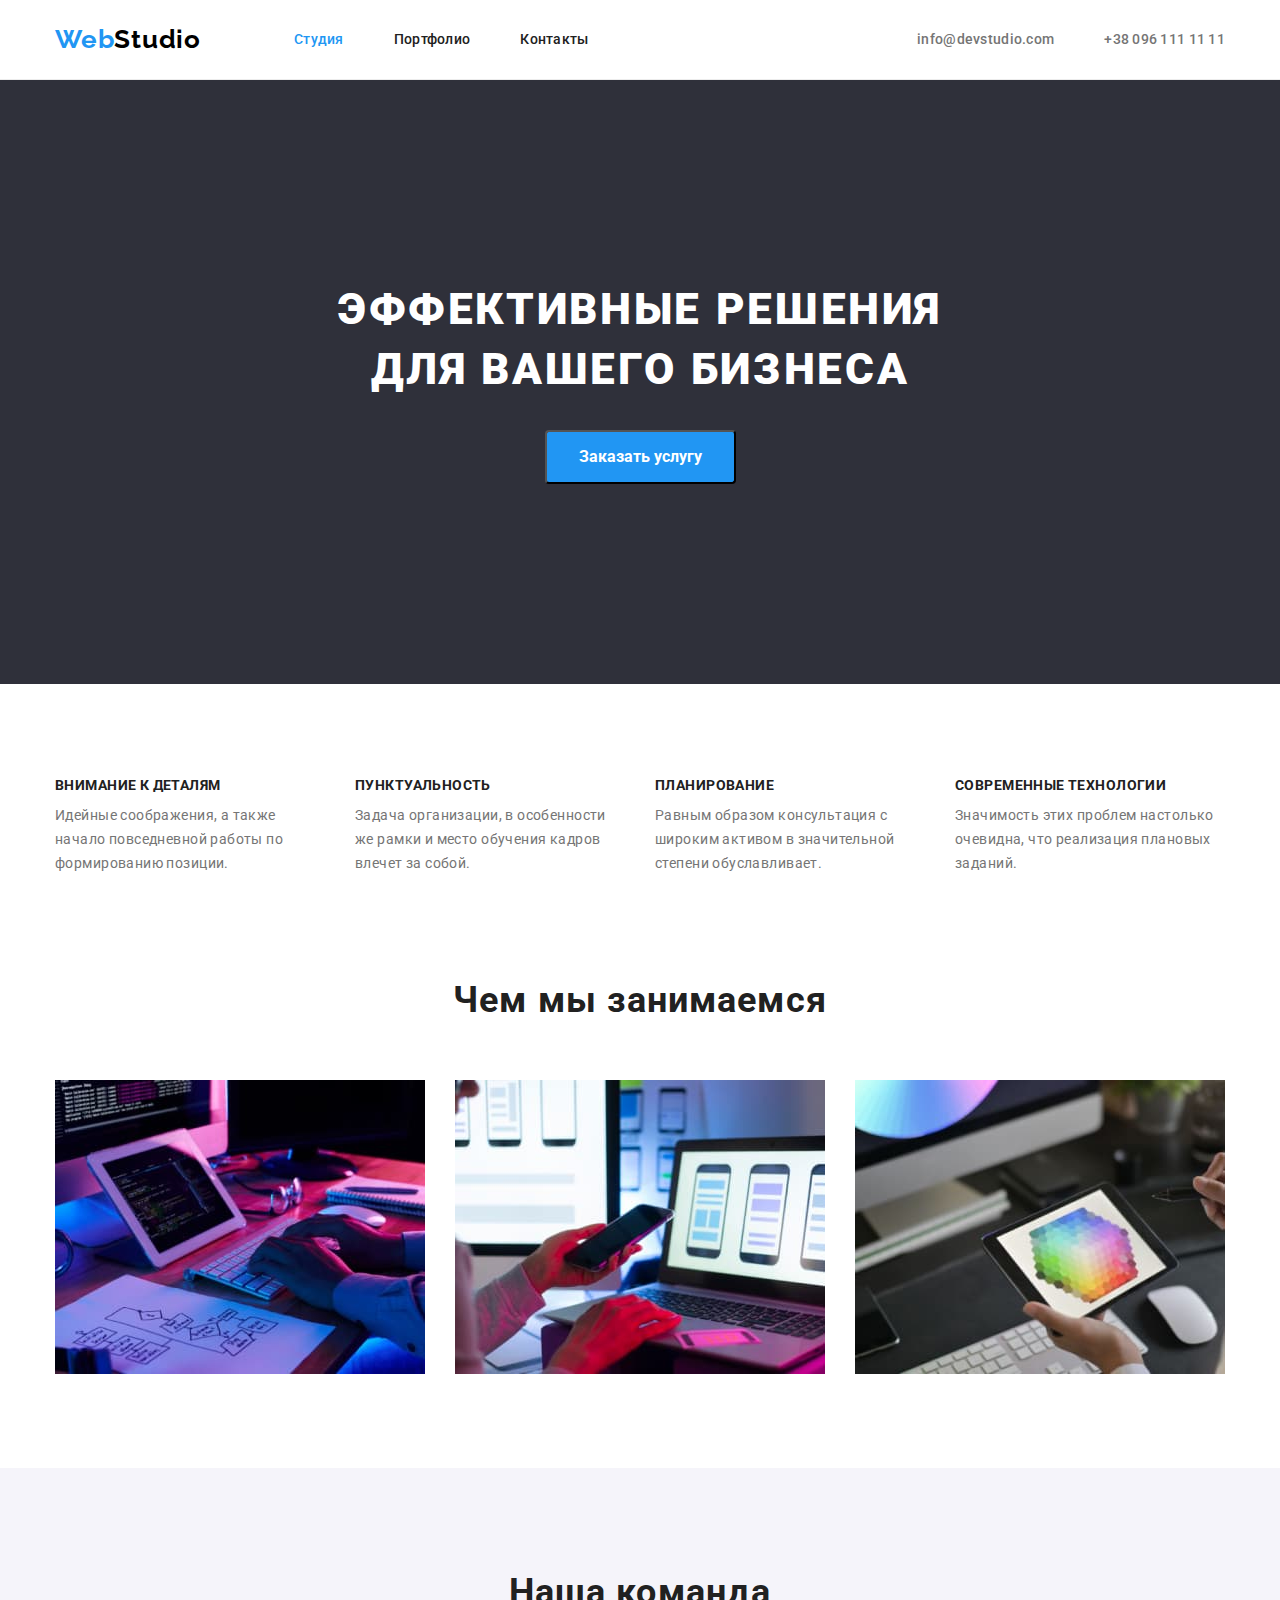
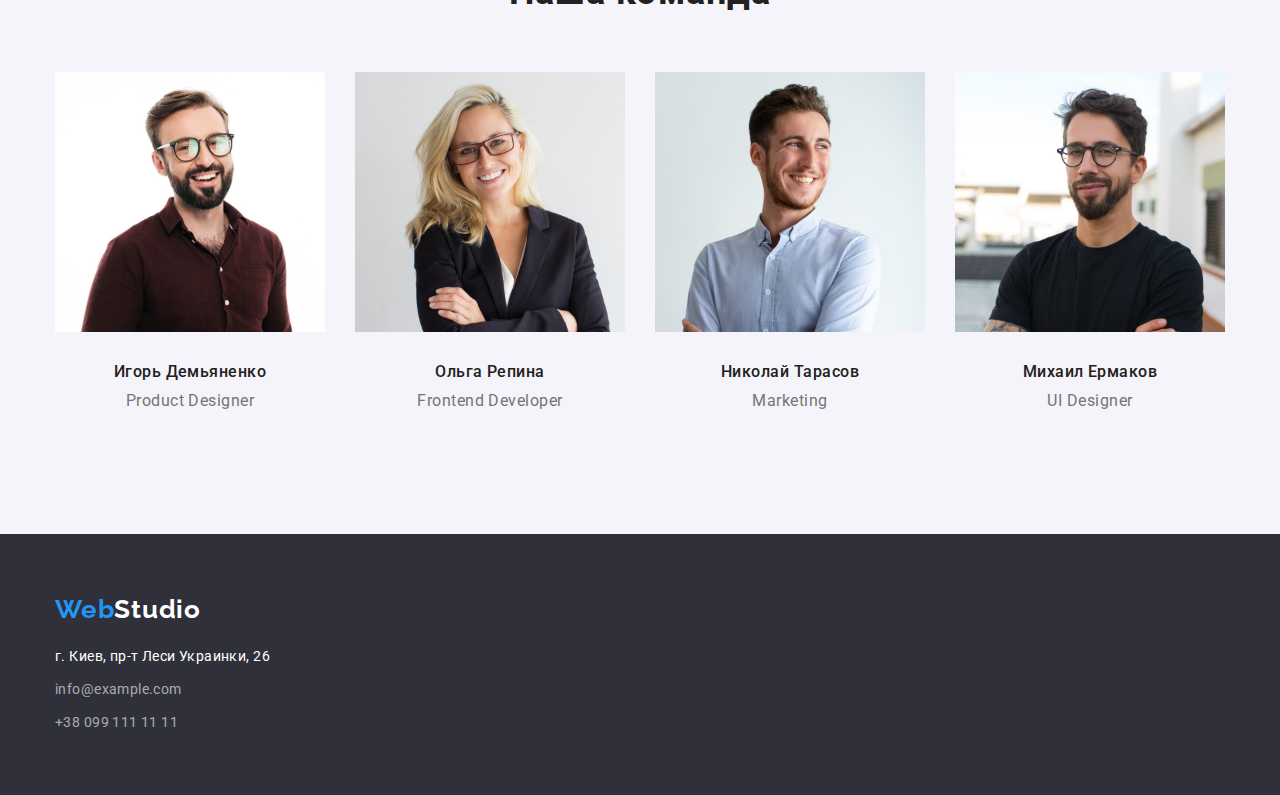
==== index.html @ 75df3042 "Osnovne" ====
<!DOCTYPE html>

<html lang="ru">
	<head>
		<meta charset="UTF-8" />
		<meta http-equiv="X-UA-Compatible" content="IE=edge" />
		<meta name="viewport" content="width=device-width, initial-scale=1.0" />
		<title>Document</title>
		<link rel="preconnect" href="https://fonts.googleapis.com" />
		<link rel="preconnect" href="https://fonts.gstatic.com" crossorigin />
		<link
			href="https://fonts.googleapis.com/css2?family=Raleway:wght@700&family=Roboto:wght@400;500;700;900&display=swap"
			rel="stylesheet"
		/>
		<link
			rel="stylesheet"
			href="https://cdn.jsdelivr.net/npm/modern-normalize@1.1.0/modern-normalize.min.css"
		/>
		<link rel="stylesheet" href="./css/styles.css" />
	</head>
	<!-- HEADER -->
	<body>
		<header class="page-header">
			<div class="container page-header-container">
				<nav class="page-nav">
					<a class="link logo" href=""
						>Web<span class="logo-part">Studio</span></a
					>
					<ul class="menu list">
						<li class="menu-item">
							<a class="menu-link link current" href="./index.html">Студия</a>
						</li>
						<li class="menu-item">
							<a class="menu-link link" href="./portfolio.html">Портфолио</a>
						</li>
						<li class="menu-item">
							<a class="menu-link link" href="./contact.html">Контакты</a>
						</li>
					</ul>
				</nav>
				<ul class="list header-mail">
					<li class="menu-item">
						<a class="link contact" href="mailto:info@devstudio.com"
							>info@devstudio.com</a
						>
					</li>
					<li class="menu-item">
						<a class="link contact" href="tel:+380961111111"
							>+38 096 111 11 11</a
						>
					</li>
				</ul>
			</div>
		</header>
		<!-- HERO -->
		<main>
			<section class="hero-main">
				<div class="container">
					<h1 class="hero-title">Эффективные решения для вашего бизнеса</h1>
					<button class="modal-btn" type="button">Заказать услугу</button>
				</div>
			</section>
			<!-- ABOUT -->
			<section class="about">
				<div class="container">
					<h2 class="about-title" hidden>Наши преимущества</h2>
					<ul class="list about-section">
						<li class="servise-title">
							<h3 class="services">Внимание к деталям</h3>
							<p class="section-discription">
								Идейные соображения, а также начало повседневной работы по
								формированию позиции.
							</p>
						</li>
						<li class="servise-title">
							<h3 class="services">Пунктуальность</h3>
							<p class="section-discription">
								Задача организации, в особенности же рамки и место обучения
								кадров влечет за собой.
							</p>
						</li>
						<li class="servise-title">
							<h3 class="services">Планирование</h3>
							<p class="section-discription">
								Равным образом консультация с широким активом в значительной
								степени обуславливает.
							</p>
						</li>
						<li class="servise-title">
							<h3 class="services">Современные технологии</h3>
							<p class="section-discription">
								Значимость этих проблем настолько очевидна, что реализация
								плановых заданий.
							</p>
						</li>
					</ul>
				</div>
			</section>
			<!--IMAGES  -->
			<section class="section-image">
				<div class="container">
					<h2 class="subtitle second-title">Чем мы занимаемся</h2>
					<ul class="list about-section">
						<li>
							<img
								src="./images/dz1/img.jpg"
								alt="работа за компьютером"
								width="370"
								height="294"
							/>
						</li>
						<li>
							<img
								src="./images/dz1/img1.jpg"
								alt="работа за компьютером"
								width="370"
								height="294"
							/>
						</li>
						<li>
							<img
								src="./images/dz1/img2.jpg"
								alt="работа за компьютером"
								width="370"
								height="294"
							/>
						</li>
					</ul>
				</div>
			</section>
			<!-- FOTO COMMAND -->
			<section class="team">
				<div class="container">
					<h2 class="subtitle second-title">Наша команда</h2>
					<ul class="list about-section">
						<li>
							<img
								src="./images/dz1/igor-demyaninko.jpg"
								alt="Фото дизайнера"
								width="270"
								height="260"
							/>
							<div class="team-main">
								<h3 class="command-list-foto">Игорь Демьяненко</h3>
								<p class="about-list-foto" lang="en">Product Designer</p>
							</div>
						</li>
						<li>
							<img
								src="./images/dz1/olga-repina.jpg"
								alt="Фото фронтенд разработчика"
								width="270"
								height="260"
							/>
							<div class="team-main">
								<h3 class="command-list-foto">Ольга Репина</h3>
								<p class="about-list-foto" lang="en">Frontend Developer</p>
							</div>
						</li>
						<li>
							<img
								src="./images/dz1/nikolai-tarasov.jpg"
								alt="Фото маркетолога"
								width="270"
								height="260"
							/>
							<div class="team-main">
								<h3 class="command-list-foto">Николай Тарасов</h3>
								<p class="about-list-foto" lang="en">Marketing</p>
							</div>
						</li>
						<li>
							<img
								src="./images/dz1/mihail-ermakov.jpg"
								alt="Фото UI дизайнера"
								width="270"
								height="260"
							/>
							<div class="team-main">
								<h3 class="command-list-foto">Михаил Ермаков</h3>
								<p class="about-list-foto" lang="en">UI Designer</p>
							</div>
						</li>
					</ul>
				</div>
			</section>
		</main>
		<!-- FOOTER -->
		<footer class="footer">
			<div class="container">
				<a class="link foot-logo" href=""
					>Web<span class="logo-part-footer">Studio</span></a
				>
				<address class="address-footer">
					<ul class="list foot-titl">
						<li class="link-footer">
							<a
								class="link mail address-main"
								href="https://goo.gl/maps/uzGqevMkrMjdxonUA"
								target="_blank"
								rel="noopener noreferrer"
								>г. Киев, пр-т Леси Украинки, 26</a
							>
						</li>
						<li class="link-footer">
							<a class="link address-main" href="mailto:info@example.com"
								>info@example.com</a
							>
						</li>
						<li class="link-footer">
							<a class="link address-main" href="tel:+380991111111"
								>+38 099 111 11 11</a
							>
						</li>
					</ul>
				</address>
			</div>
		</footer>
	</body>
</html>
---- css/styles.css ----
h1,h2,h3,h4,p {
    margin-top: 0;
    margin-bottom: 0;
}
ul,ol {
    margin-top: 0;
    margin-bottom: 0;
    padding-left: 0;
}
img {
    display: block;
}
button{
    cursor: pointer;
}

.list {
    list-style: none;
}
.link {
    text-decoration: none;
}
.container{
    width: 1200px;
    margin-left: auto;
    margin-right: auto;
    padding-left: 15px;
    padding-right: 15px;
}
/* ==============COMPONENTS================ */

body{
    font-family: 'Roboto', sans-serif;
}
.modal-btn {
    padding-left: 32px;
    padding-right: 32px;
    padding-top: 10px;
    padding-bottom: 10px;
    font-family: inherit;
    font-weight: 700;
    font-size: 16px;
    line-height: 1.9;
    margin-bottom: 200px;
    
    margin-top: 40px;
    border-radius: 4px;
    margin: 0 auto;


    
    Offset:rgba(0, 0, 0, 0.15);
    

    color: #FFFFFF;
    background-color: #2196F3
}

.modal-btn:hover,
.modal-btn:focus{
    background-color: #188ce8;
}

.services{
        font-weight: 700;
        font-size: 14px;
        line-height: 1.14;
        letter-spacing: 0.03em;
        text-transform: uppercase;
        margin-bottom: 10px;
    
        color: #212121;
}
.subtitle {
    font-weight: 700;
    font-size: 36px;
    line-height: 1.67;
    letter-spacing: 0.03em;

    color: #212121;
}

.section-discription {
    font-size: 14px;
    line-height: 1.71;
    /* or 171% */

    letter-spacing: 0.03em;

    color: #757575;
}
.section-image{
    padding-bottom: 94px;
}

/* ===============/COMPONENTS================ */

/* ===================HEADER================ */

.page-header-container{
    display: flex;
    align-items: center;
}
.page-header{
    padding-top: 24px;
    padding-bottom: 24px;
    border-bottom: 1px solid #ECECEC

}
.page-nav{
    display: flex;
    align-items: center;
    margin-right: 93px;
}
.menu{
    display: flex;
    align-items: center;
}
.header-mail{
    display: flex;
    align-items: center;
}
.menu-item:not(:last-child)
{margin-right: 50px;
}

.logo {
    font-family: 'Raleway', sans-serif;
        font-weight: 700;
        font-size: 26px;
        line-height: 1.19;
        letter-spacing: 0.03em;
        margin-right: 93px;
        color: #2196F3;
}
.logo-part {
    color: black;
}
.current{
    color: #2196F3;
}
.menu-link {
        font-weight: 500;
        font-size: 14px;
        line-height: 1.14;
        letter-spacing: 0.02em;
    
        color: #212121;
}
.menu-link:hover,
.menu-link:focus{
    color: #2196F3;
}
.contact{
        font-weight: 500;
        font-size: 14px;
        line-height: 1.14;
        letter-spacing: 0.02em;
    
        color: #757575;
}
.contact:hover,
.contact:focus
{color: #2196F3;}

.header-mail{
    margin-left: auto;
}

/*=====================/HEADER================ */

/* ====================HERO==================== */

.hero-main{
    background: #2F303A;
        max-width: 1600px;
        border-radius: 0px;
        margin: 0 auto;
        text-align: center;
        padding-top: 200px;
        padding-bottom: 200px  
       
}
.hero-btn{
    display: flex;
    justify-content: center;
    align-items: center;
}
.hero-title {
    width: 696px;
    font-weight: 900;
    font-size: 44px;
    line-height: 1.36;
    /* or 136% */
    text-align: center;
    margin: 0 auto;
    margin-bottom: 30px;
   
    letter-spacing: 0.06em;
    text-transform: uppercase;

    color: #FFFFFF;
    background: #2F303A;
}
/* ====================/HERO=============== */

/* ============ABOUT============ */
.about-section{
    display: flex;
    justify-content: space-between;
    flex-wrap: wrap;
}
.about{
    padding-bottom: 94px;
    padding-top: 94px;
}
.servise-title{
    width: 270px;
}
/*===========/ABOUT=========== */

/* ============Images============== */

.second-title{
    margin-bottom: 50px;
    text-align: center;
}
/* =============/Images========== */

/* =========FOTO COMAND========= */
.command-list-foto{
        font-weight: 500;
        font-size: 16px;
        line-height: 1.19;
        /* identical to box height */
        margin-bottom: 10px;
    
        text-align: center;
        letter-spacing: 0.03em;
    
        color: #212121;
}
.command-list{
    background: #F5F4FA;
    Width: 1600px;
    Height: 648px; 
    Top: 1449px;

}
.about-list-foto{
        font-size: 16px;
        line-height: 1.19;

        letter-spacing: 0.03em;
        text-align: center;
    
        color: #757575;
}
.team{
    background-color: #F5F4FA;
    padding-bottom: 94px;
    padding-top: 94px;
}
.team-main{
    padding-top: 30px;
    padding-bottom: 30px;
}
/* ==========FOOTER================== */
.footer{
    background: #2F303A;
    padding-top: 60px;
    padding-bottom: 60px;
    
}
.foot-logo{
    font-family: 'Raleway', sans-serif;
        font-weight: 700;
        font-size: 26px;
        line-height: 1.19;
        letter-spacing: 0.03em;
        color: #2196F3;
        margin-bottom: 20px;
}
.link-footer:not(:last-child){
    margin-bottom: 9px;
}
.address-footer{
    font-style: normal;
    margin-top: 20px;

}
 .logo-part-footer{
    color: #FFFFFF;
}
.address-main{
    font-size: 14px;
    line-height: 1.71;
    /* or 171% */

    letter-spacing: 0.03em;

    color: rgba(255, 255, 255, 0.6);
}
.mail {
    color: #FFFFFF;
}
.address-main:hover,
.address-main:focus {
    color: #2196F3;
}
   
/* ===========2PAGE=========== */
.modal-btn-white{
    font-family: inherit;
        border: none;
        cursor: pointer;
        font-weight: 500;
        font-size: 16px;
        line-height: 1,63;
        padding-top: 6px;
        padding-bottom: 6px;
        padding-left: 22px;
        padding-right: 22px;
        /* identical to box height, or 162% */

    
        letter-spacing: 0.03em;
    
        color: #212121;
        background: #F5F4FA;
}

.modal-btn-white:hover,
.modal-btn-white:focus{
    color: #FFFFFF;
    background: #2196F3;
}
.second-section{
    display: flex;
    align-items: center;
    justify-content: center;
    margin-bottom: 50px;
}
       
.works{
    line-height: 1.9;
    /* identical to box height, or 188% */

    letter-spacing: 0.03em;

    color: #757575;}

.projects{
        font-weight: 700;
        font-size: 18px;
        line-height: 2;
        margin-bottom: 4px;
        /* identical to box height, or 200% */
    
        letter-spacing: 0.06em;
    
        color: #212121;
}
.btn-portfolio:not(:last-child){
    margin-right: 8px;
}
.current {
    color: #2196F3;
}
.portfolio-main{
    margin-bottom: 94px;
}
.card{ 
    display: flex;
    justify-content: space-between;
    flex-wrap: wrap;

}
.our-works{
    padding-left: 24px;
    padding-top: 20px;
    padding-bottom: 20px;
    padding-right: 24px;
    border: 1px solid #EEEEEE;
    border-top: none;
  
}
.one-section{
    padding-top: 94px;
    padding-bottom: 94px;
}
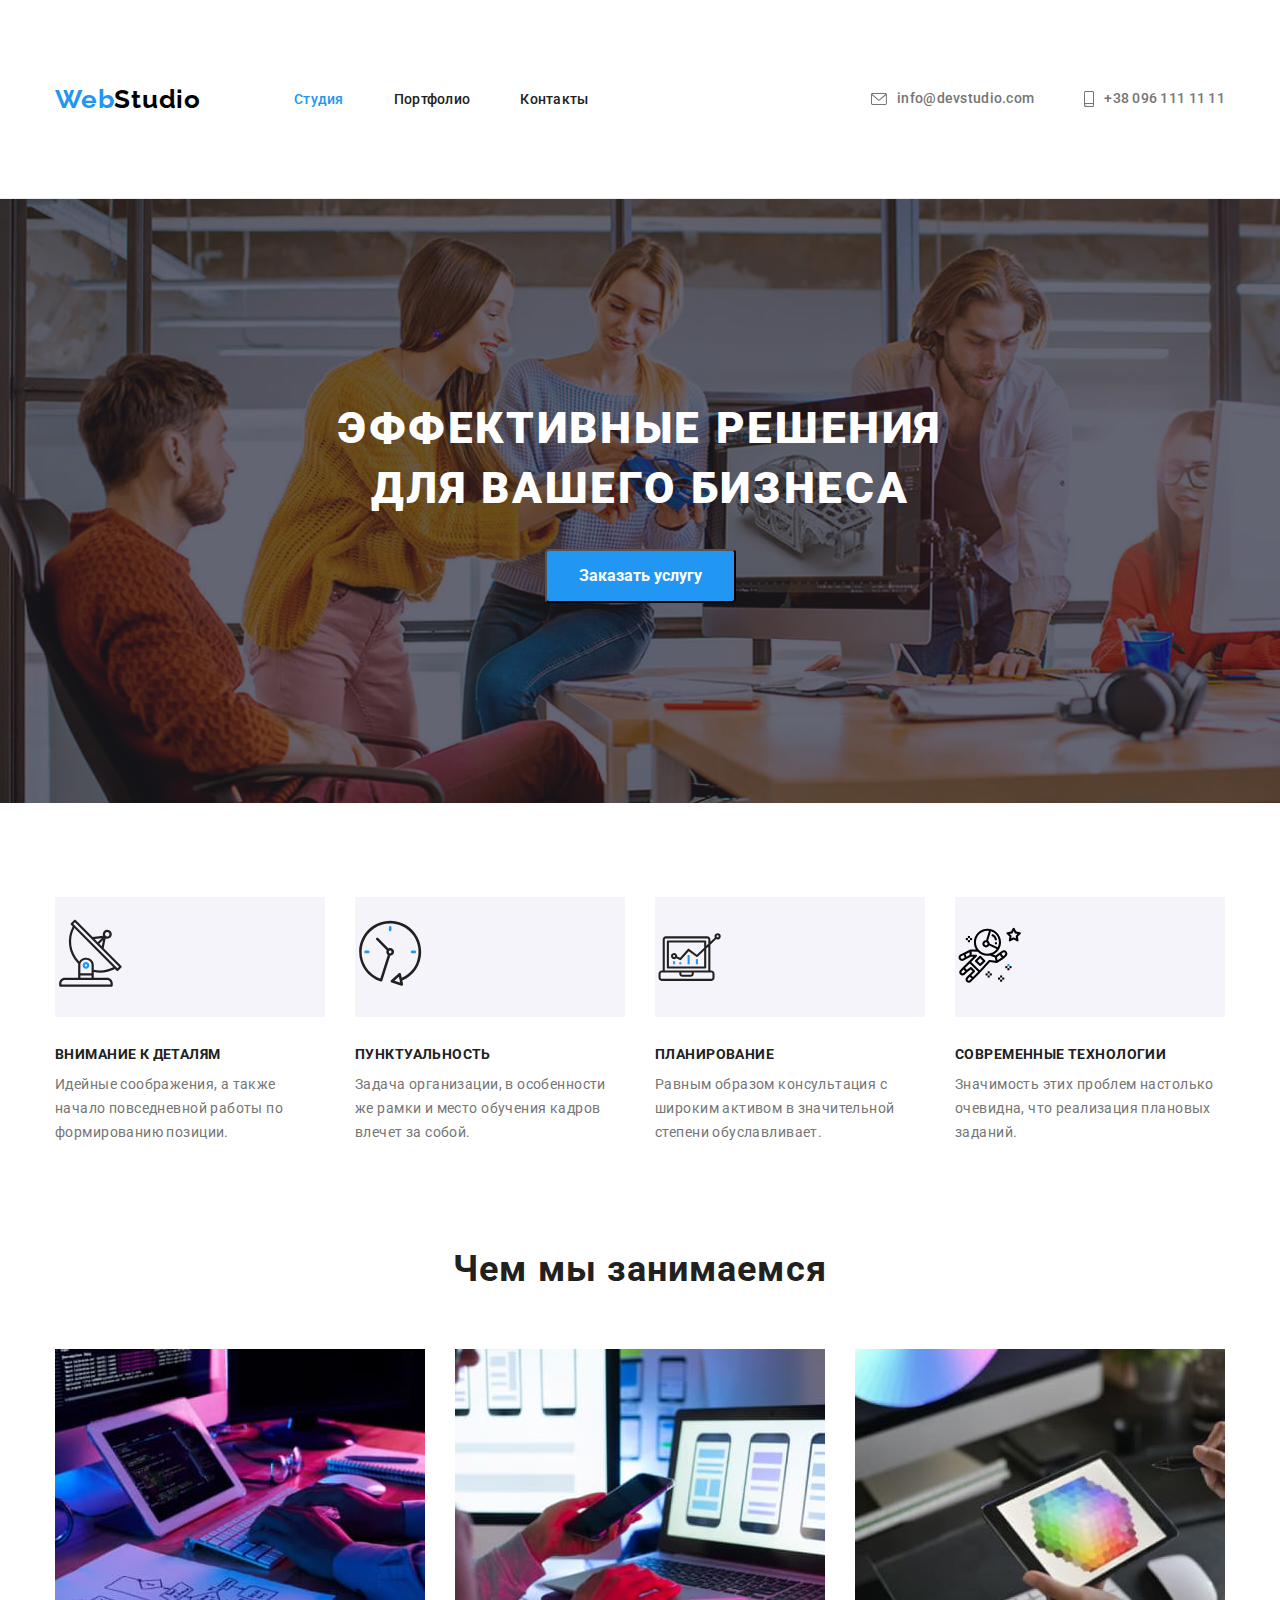
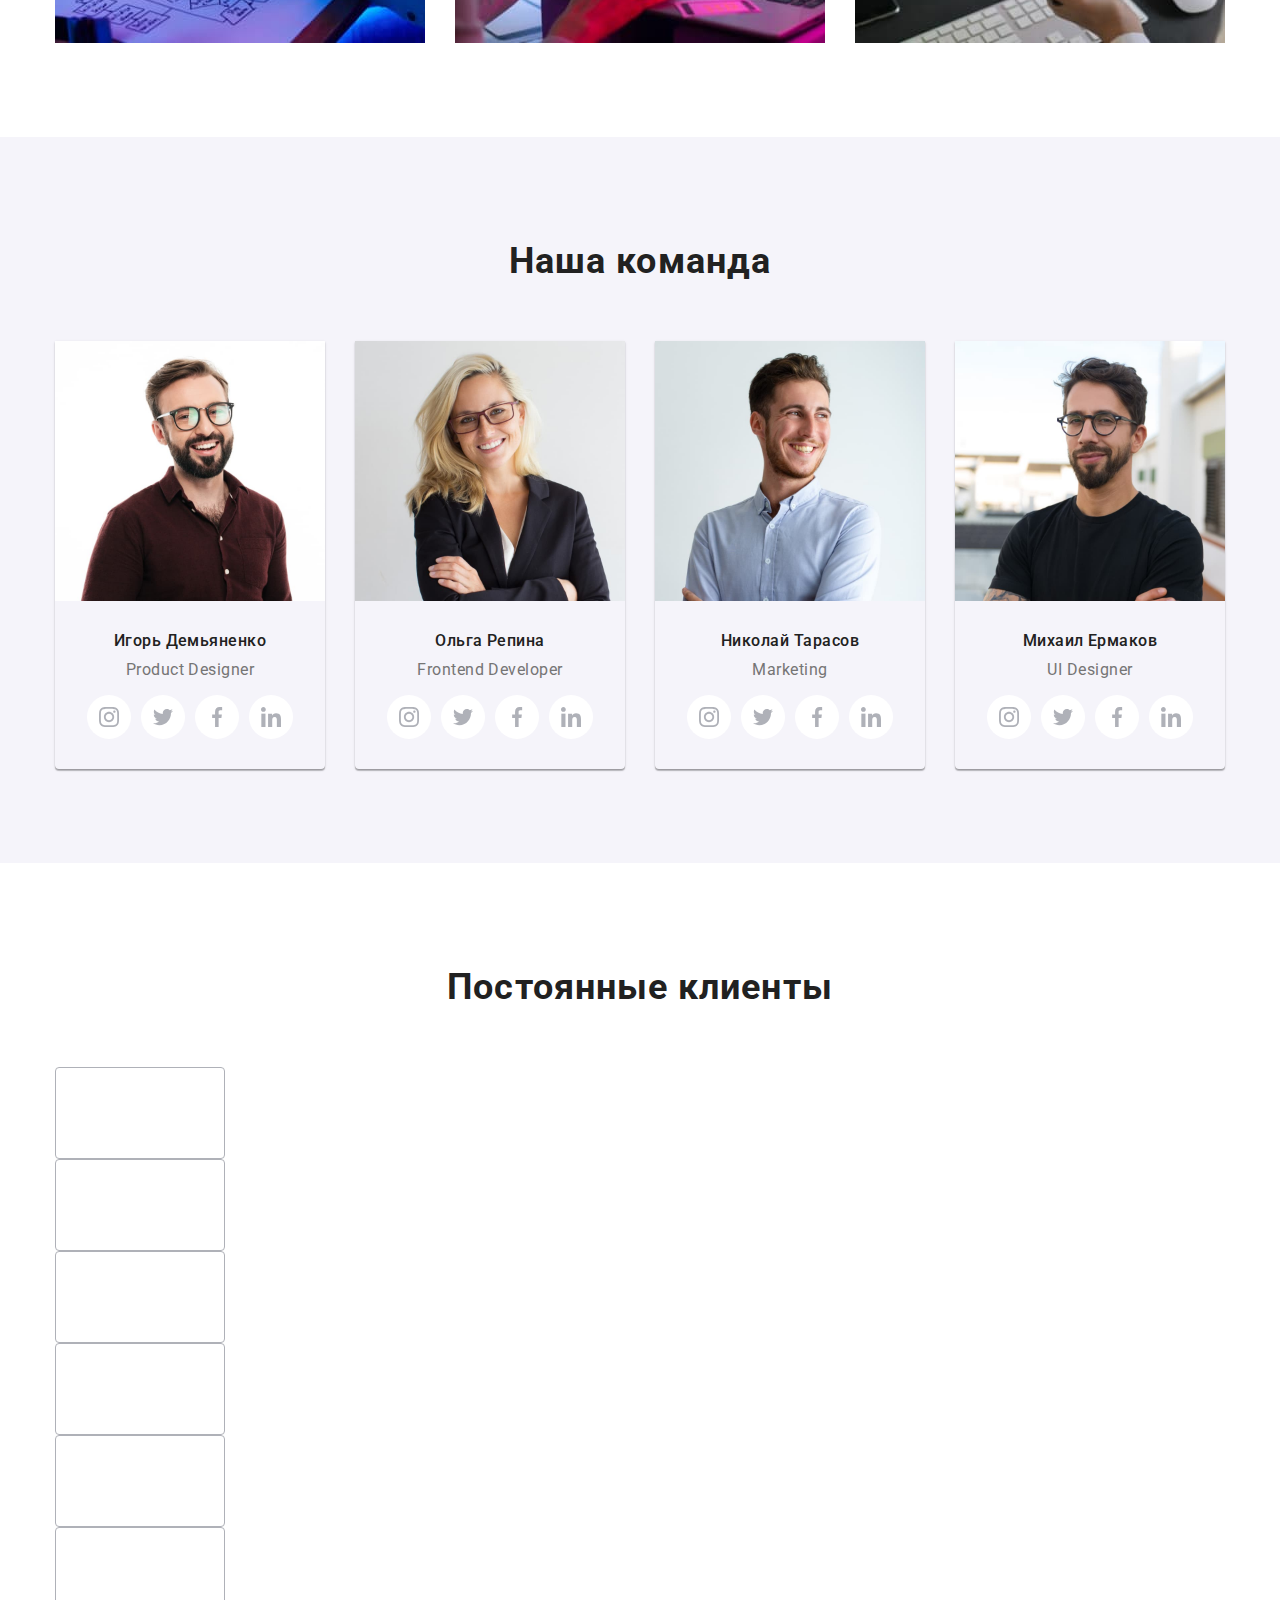
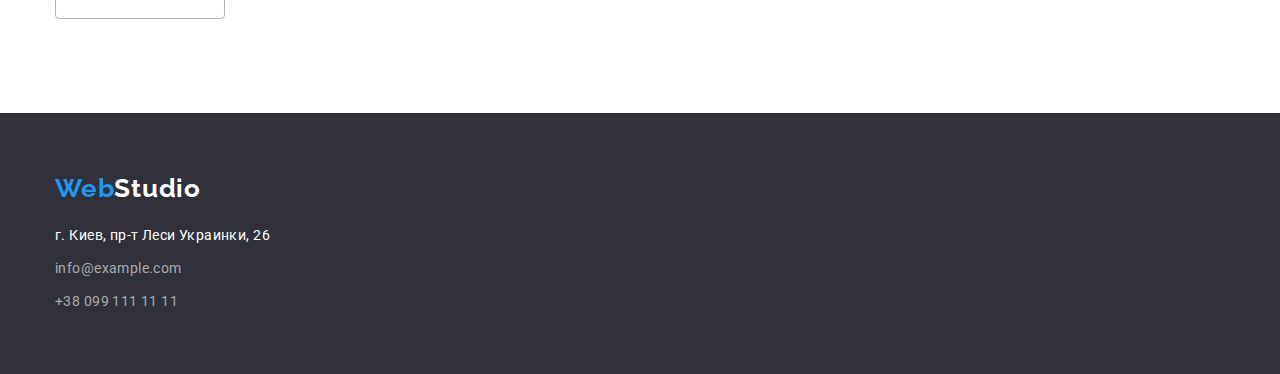
==== commit 64e7efb2: "Commit 2" ====
--- a/index.html
+++ b/index.html
@@ -41,13 +41,20 @@
 				<ul class="list header-mail">
 					<li class="menu-item">
 						<a class="link contact" href="mailto:info@devstudio.com"
-							>info@devstudio.com</a
-						>
+							>info@devstudio.com
+							<svg class="contact-header" width="16" hight="12">
+								<use href="./images/sprite.svg#icon-envelope"></use>
+							</svg>
+						</a>
 					</li>
 					<li class="menu-item">
+						</svg>
 						<a class="link contact" href="tel:+380961111111"
-							>+38 096 111 11 11</a
-						>
+							>+38 096 111 11 11
+							<svg class="contact-header" width="10" hight="16">
+							   <use href="./images/sprite.svg#icon-smartphone"></use>
+							</svg>
+						</a>
 					</li>
 				</ul>
 			</div>
@@ -66,6 +73,15 @@
 					<h2 class="about-title" hidden>Наши преимущества</h2>
 					<ul class="list about-section">
 						<li class="servise-title">
+							<div class="our-advantage">
+								<svg class="advantage-icon">
+									<use
+										href="./images/sprite.svg#icon-antenna"
+										width="70"
+										hight="70"
+									></use>
+								</svg>
+							</div>
 							<h3 class="services">Внимание к деталям</h3>
 							<p class="section-discription">
 								Идейные соображения, а также начало повседневной работы по
@@ -73,6 +89,15 @@
 							</p>
 						</li>
 						<li class="servise-title">
+							<div class="our-advantage">
+								<svg class="advantage-icon">
+									<use
+										href="./images/sprite.svg#icon-clock"
+										width="70"
+										hight="70"
+									></use>
+								</svg>
+							</div>
 							<h3 class="services">Пунктуальность</h3>
 							<p class="section-discription">
 								Задача организации, в особенности же рамки и место обучения
@@ -80,6 +105,15 @@
 							</p>
 						</li>
 						<li class="servise-title">
+							<div class="our-advantage">
+								<svg class="advantage-icon">
+									<use
+										href="./images/sprite.svg#icon-diagram"
+										width="70"
+										hight="70"
+									></use>
+								</svg>
+							</div>
 							<h3 class="services">Планирование</h3>
 							<p class="section-discription">
 								Равным образом консультация с широким активом в значительной
@@ -87,6 +121,15 @@
 							</p>
 						</li>
 						<li class="servise-title">
+							<div class="our-advantage">
+								<svg class="advantage-icon">
+									<use
+										href="./images/sprite.svg#icon-astronaut"
+										width="70"
+										hight="70"
+									></use>
+								</svg>
+							</div>
 							<h3 class="services">Современные технологии</h3>
 							<p class="section-discription">
 								Значимость этих проблем настолько очевидна, что реализация
@@ -133,7 +176,7 @@
 				<div class="container">
 					<h2 class="subtitle second-title">Наша команда</h2>
 					<ul class="list about-section">
-						<li>
+						<li class="command">
 							<img
 								src="./images/dz1/igor-demyaninko.jpg"
 								alt="Фото дизайнера"
@@ -143,9 +186,39 @@
 							<div class="team-main">
 								<h3 class="command-list-foto">Игорь Демьяненко</h3>
 								<p class="about-list-foto" lang="en">Product Designer</p>
-							</div>
-						</li>
-						<li>
+								<ul class="social-list list">
+									<li class="social-list-item">
+										<a href="" class="social-list-link">
+											<svg class="social-list-icon" width="20" height="20">
+												<use href="./images/sprite.svg#icon-instagram"></use>
+											</svg>
+										</a>
+									</li>
+									<li class="social-list-item">
+										<a href="" class="social-list-link">
+											<svg class="social-list-icon" width="20" height="20">
+												<use href="./images/sprite.svg#icon-twitter"></use>
+											</svg>
+										</a>
+									</li>
+									<li class="social-list-item">
+										<a href="" class="social-list-link">
+											<svg class="social-list-icon" width="20" height="20">
+												<use href="./images/sprite.svg#icon-facebook"></use>
+											</svg>
+										</a>
+									</li>
+									<li class="social-list-item">
+										<a href="" class="social-list-link">
+											<svg class="social-list-icon" width="20" height="20">
+												<use href="./images/sprite.svg#icon-linkedin"></use>
+											</svg>
+										</a>
+									</li>
+								</ul>
+							</div>
+						</li>
+						<li class="command">
 							<img
 								src="./images/dz1/olga-repina.jpg"
 								alt="Фото фронтенд разработчика"
@@ -155,9 +228,39 @@
 							<div class="team-main">
 								<h3 class="command-list-foto">Ольга Репина</h3>
 								<p class="about-list-foto" lang="en">Frontend Developer</p>
-							</div>
-						</li>
-						<li>
+								<ul class="social-list list">
+									<li class="social-list-item">
+										<a href="" class="social-list-link">
+											<svg class="social-list-icon" width="20" height="20">
+												<use href="./images/sprite.svg#icon-instagram"></use>
+											</svg>
+										</a>
+									</li>
+									<li class="social-list-item">
+										<a href="" class="social-list-link">
+											<svg class="social-list-icon" width="20" height="20">
+												<use href="./images/sprite.svg#icon-twitter"></use>
+											</svg>
+										</a>
+									</li>
+									<li class="social-list-item">
+										<a href="" class="social-list-link">
+											<svg class="social-list-icon" width="20" height="20">
+												<use href="./images/sprite.svg#icon-facebook"></use>
+											</svg>
+										</a>
+									</li>
+									<li class="social-list-item">
+										<a href="" class="social-list-link">
+											<svg class="social-list-icon" width="20" height="20">
+												<use href="./images/sprite.svg#icon-linkedin"></use>
+											</svg>
+										</a>
+									</li>
+								</ul>
+							</div>
+						</li>
+						<li class="command">
 							<img
 								src="./images/dz1/nikolai-tarasov.jpg"
 								alt="Фото маркетолога"
@@ -167,9 +270,39 @@
 							<div class="team-main">
 								<h3 class="command-list-foto">Николай Тарасов</h3>
 								<p class="about-list-foto" lang="en">Marketing</p>
-							</div>
-						</li>
-						<li>
+								<ul class="social-list list">
+									<li class="social-list-item">
+										<a href="" class="social-list-link">
+											<svg class="social-list-icon" width="20" height="20">
+												<use href="./images/sprite.svg#icon-instagram"></use>
+											</svg>
+										</a>
+									</li>
+									<li class="social-list-item">
+										<a href="" class="social-list-link">
+											<svg class="social-list-icon" width="20" height="20">
+												<use href="./images/sprite.svg#icon-twitter"></use>
+											</svg>
+										</a>
+									</li>
+									<li class="social-list-item">
+										<a href="" class="social-list-link">
+											<svg class="social-list-icon" width="20" height="20">
+												<use href="./images/sprite.svg#icon-facebook"></use>
+											</svg>
+										</a>
+									</li>
+									<li class="social-list-item">
+										<a href="" class="social-list-link">
+											<svg class="social-list-icon" width="20" height="20">
+												<use href="./images/sprite.svg#icon-linkedin"></use>
+											</svg>
+										</a>
+									</li>
+								</ul>
+							</div>
+						</li>
+						<li class="command">
 							<img
 								src="./images/dz1/mihail-ermakov.jpg"
 								alt="Фото UI дизайнера"
@@ -179,7 +312,86 @@
 							<div class="team-main">
 								<h3 class="command-list-foto">Михаил Ермаков</h3>
 								<p class="about-list-foto" lang="en">UI Designer</p>
-							</div>
+								<ul class="social-list list">
+									<li class="social-list-item">
+										<a href="" class="social-list-link">
+											<svg class="social-list-icon" width="20" height="20">
+												<use href="./images/sprite.svg#icon-instagram"></use>
+											</svg>
+										</a>
+									</li>
+									<li class="social-list-item">
+										<a href="" class="social-list-link">
+											<svg class="social-list-icon" width="20" height="20">
+												<use href="./images/sprite.svg#icon-twitter"></use>
+											</svg>
+										</a>
+									</li>
+									<li class="social-list-item">
+										<a href="" class="social-list-link">
+											<svg class="social-list-icon" width="20" height="20">
+												<use href="./images/sprite.svg#icon-facebook"></use>
+											</svg>
+										</a>
+									</li>
+									<li class="social-list-item">
+										<a href="" class="social-list-link">
+											<svg class="social-list-icon" width="20" height="20">
+												<use href="./images/sprite.svg#icon-linkedin"></use>
+											</svg>
+										</a>
+									</li>
+								</ul>
+							</div>
+						</li>
+					</ul>
+				</div>
+			</section>
+			<section class="clients-section">
+				<div class="container">
+					<h2 class="subtitle second-title">Постоянные клиенты</h2>
+					<ul class="list">
+						<li class="client-item">
+							<a href="">
+								<svg class="client-list-icon">
+								    <use></use>
+							    </svg>
+							</a>
+						</li>
+						<li class="client-item">
+							<a href="">
+								<svg class="client-list-icon">
+								    <use></use>
+							    </svg>
+							</a>
+						</li>
+						<li class="client-item">
+							<a href="">
+								<svg class="client-list-icon">
+								  <use></use>
+							    </svg>
+						   </a>
+						</li>
+						<li class="client-item">
+							<a href="">
+								<svg class="client-list-icon">
+								    <use></use>
+							    </svg>
+							</a>
+						</li>
+						<li class="client-item">
+							<a href="">
+								<svg class="client-list-icon">
+								    <use></use>
+							    </svg>
+							</a>
+						</li>
+						<li class="client-item">
+							<a href="">
+								<svg class="client-list-icon">
+								   <use></use>
+							    </svg>
+							</a>
 						</li>
 					</ul>
 				</div>
--- a/css/styles.css
+++ b/css/styles.css
@@ -124,6 +124,12 @@
 {margin-right: 50px;
 }
 
+.menu-item{
+    /* display: flex;
+    justify-content: center;
+    align-items: center; */
+}
+
 .logo {
     font-family: 'Raleway', sans-serif;
         font-weight: 700;
@@ -152,6 +158,9 @@
     color: #2196F3;
 }
 .contact{
+      display: flex;
+        justify-content: center;
+        align-items: center;
         font-weight: 500;
         font-size: 14px;
         line-height: 1.14;
@@ -166,7 +175,13 @@
 .header-mail{
     margin-left: auto;
 }
-
+.contact-header{
+    order: -1;
+    fill: #757575;
+    margin-right: 10px;
+    cursor: pointer;
+    fill: currentColor;
+}
 /*=====================/HEADER================ */
 
 /* ====================HERO==================== */
@@ -178,9 +193,13 @@
         margin: 0 auto;
         text-align: center;
         padding-top: 200px;
-        padding-bottom: 200px  
-       
-}
+        padding-bottom: 200px;
+    background-image: linear-gradient(rgba(47, 48, 58, 0.4), rgba(47, 48, 58, 0.4)), url(../images/hero/bg.jpg);
+    background-size: cover;
+    background-color: #C4C4C4;
+    } 
+  
+
 .hero-btn{
     display: flex;
     justify-content: center;
@@ -200,7 +219,7 @@
     text-transform: uppercase;
 
     color: #FFFFFF;
-    background: #2F303A;
+    /* background: #2F303A; */
 }
 /* ====================/HERO=============== */
 
@@ -216,6 +235,17 @@
 }
 .servise-title{
     width: 270px;
+
+}
+.our-advantage{
+    display: flex;
+    align-items: center;
+    justify-content: center;
+
+   background-color: #F5F4FA;
+   /* width: 270px; */
+   height: 120px;
+   margin-bottom: 30px;
 }
 /*===========/ABOUT=========== */
 
@@ -247,6 +277,10 @@
     Top: 1449px;
 
 }
+.command{
+    box-shadow: 0px 1px 3px rgba(0, 0, 0, 0.12), 0px 1px 1px rgba(0, 0, 0, 0.14), 0px 2px 1px rgba(0, 0, 0, 0.2);
+    border-radius: 0px 0px 4px 4px;
+}
 .about-list-foto{
         font-size: 16px;
         line-height: 1.19;
@@ -265,6 +299,49 @@
     padding-top: 30px;
     padding-bottom: 30px;
 }
+.social-list-link{
+    display: flex;
+    justify-content: center;
+    align-items: center;
+    width: 44px;
+    height: 44px;
+    border-radius: 50%;
+    background-color: #FFFFFF;
+}
+.social-list-link:hover,
+.social-list-link:focus{
+    background-color: #2196F3;
+}
+.social-list-link:hover .social-list-icon,
+.social-list-link:focus .social-list-icon{
+    fill: #FFFFFF;
+}
+
+.social-list{
+    display: flex;
+    justify-content: center;
+    gap: 10px;
+    margin-top: 16px;
+}
+.social-list-icon{
+    fill: #AFB1B8;
+}
+
+
+/* ================Clients========== */
+
+.clients-section{
+    padding-bottom: 94px;
+    padding-top: 94px;
+}
+
+.client-item{
+    width: 170px;
+    height: 92px;
+   border: 1px solid #AFB1B8;
+   border-radius: 4px;
+}
+/* ================/Clients========== */
 /* ==========FOOTER================== */
 .footer{
     background: #2F303A;
@@ -388,4 +465,4 @@
 .one-section{
     padding-top: 94px;
     padding-bottom: 94px;
-}+}
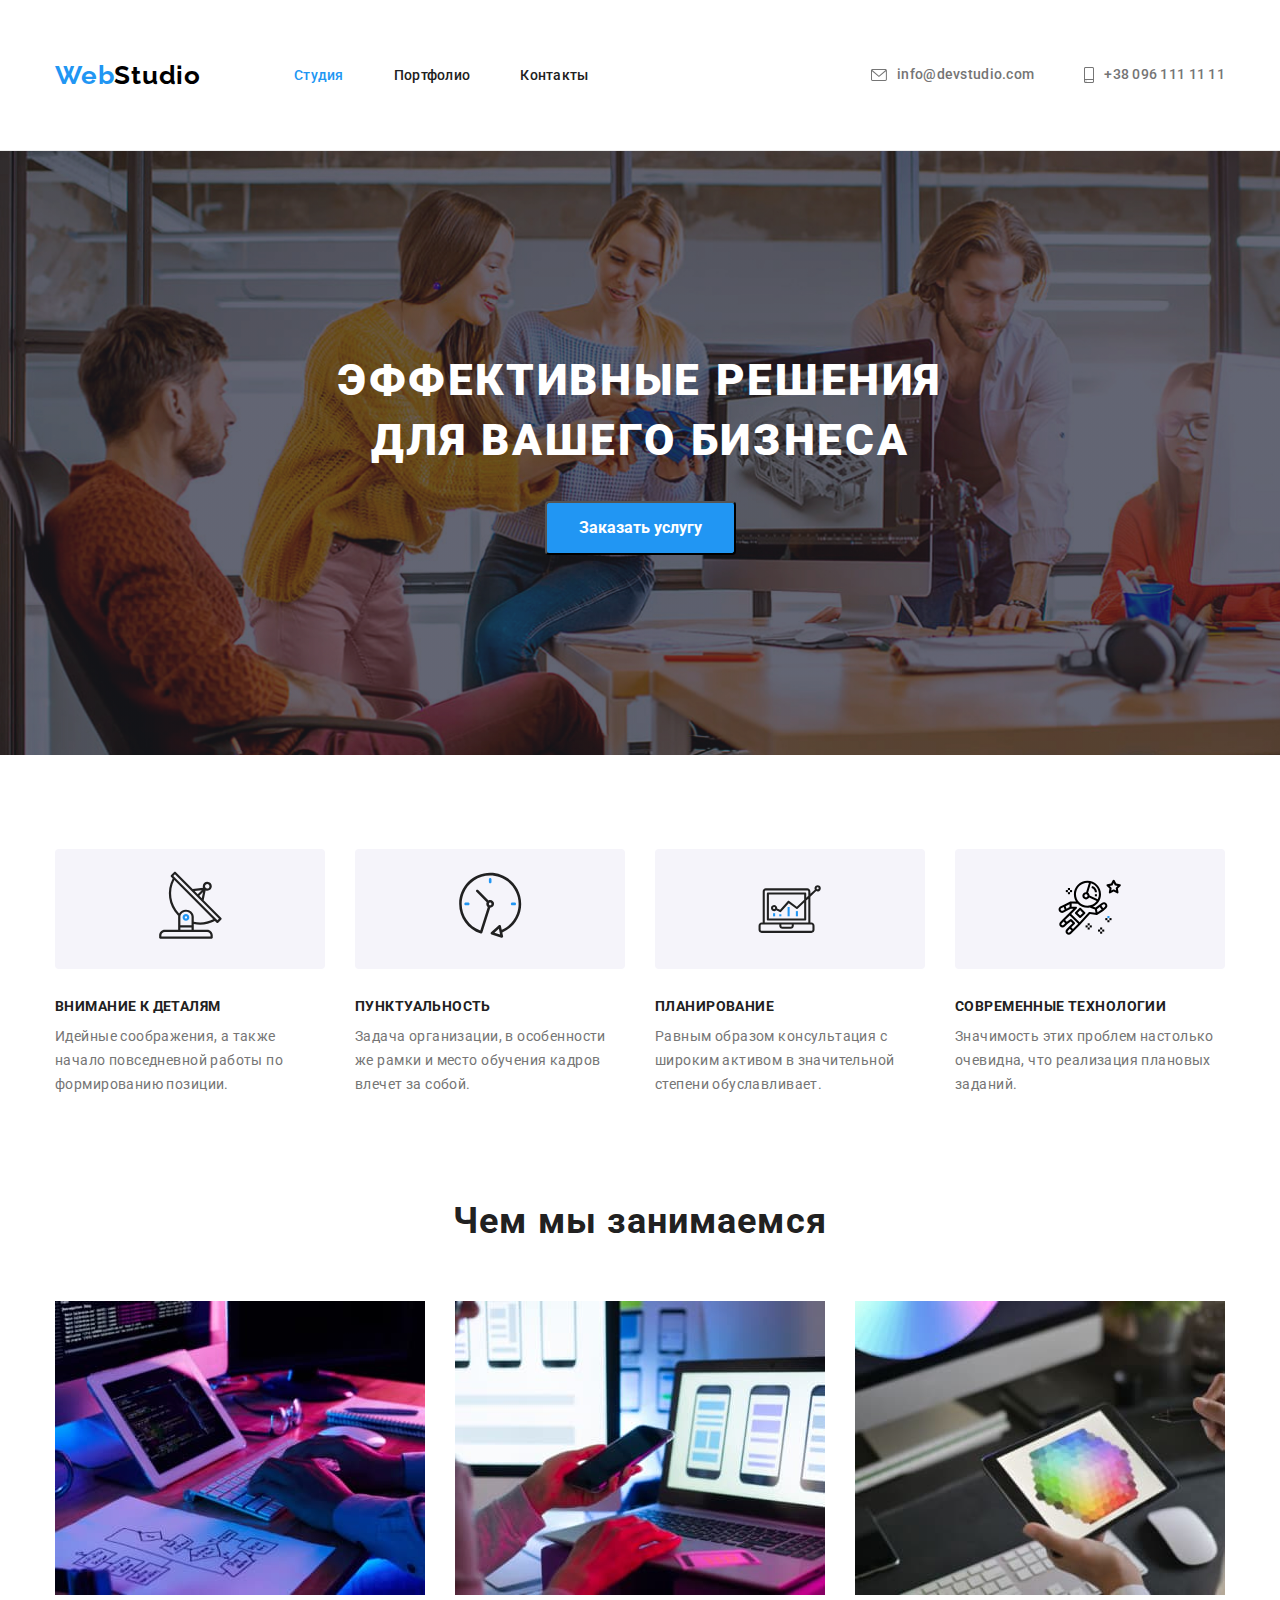
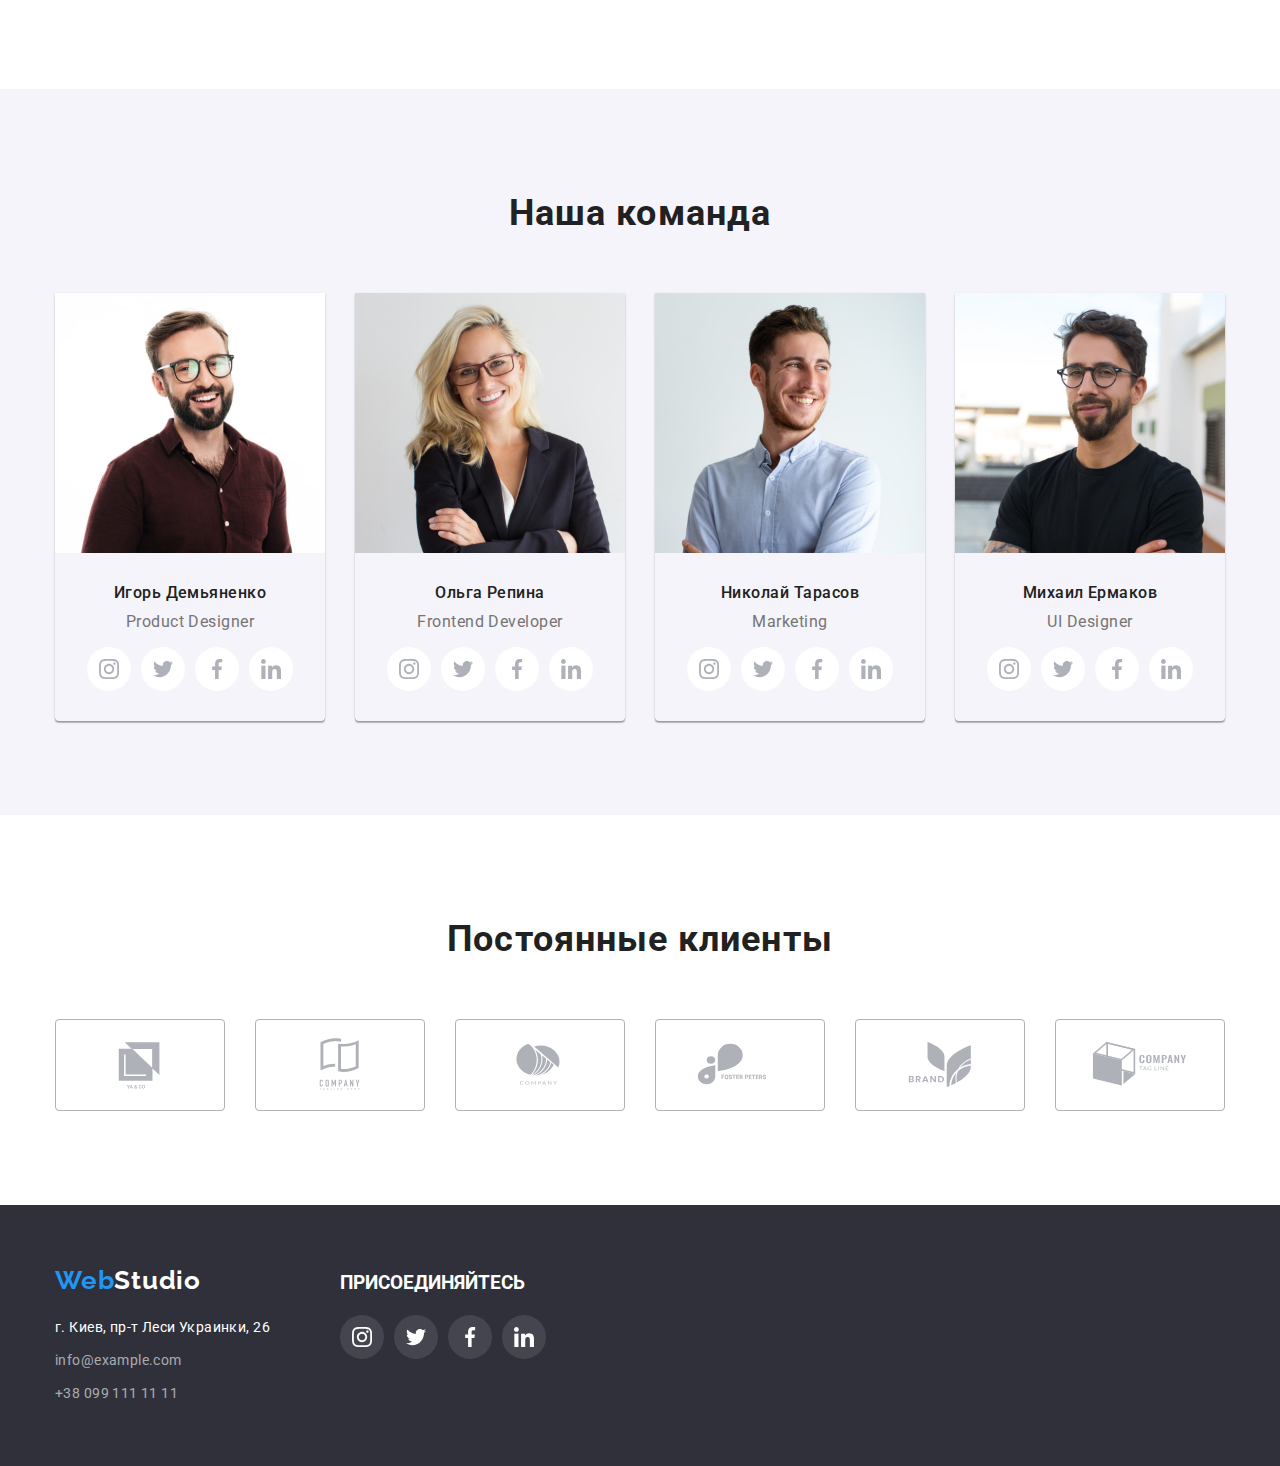
==== commit 5f54d6ca: "DZ4" ====
--- a/index.html
+++ b/index.html
@@ -74,11 +74,10 @@
 					<ul class="list about-section">
 						<li class="servise-title">
 							<div class="our-advantage">
-								<svg class="advantage-icon">
+								<svg class="advantage-icon" width="70"
+										hight="70">
 									<use
 										href="./images/sprite.svg#icon-antenna"
-										width="70"
-										hight="70"
 									></use>
 								</svg>
 							</div>
@@ -90,11 +89,10 @@
 						</li>
 						<li class="servise-title">
 							<div class="our-advantage">
-								<svg class="advantage-icon">
+								<svg class="advantage-icon" width="70"
+										hight="70">
 									<use
 										href="./images/sprite.svg#icon-clock"
-										width="70"
-										hight="70"
 									></use>
 								</svg>
 							</div>
@@ -106,11 +104,10 @@
 						</li>
 						<li class="servise-title">
 							<div class="our-advantage">
-								<svg class="advantage-icon">
+								<svg class="advantage-icon" width="70"
+										hight="70">
 									<use
 										href="./images/sprite.svg#icon-diagram"
-										width="70"
-										hight="70"
 									></use>
 								</svg>
 							</div>
@@ -122,11 +119,10 @@
 						</li>
 						<li class="servise-title">
 							<div class="our-advantage">
-								<svg class="advantage-icon">
+								<svg class="advantage-icon" width="70"
+										hight="70">
 									<use
 										href="./images/sprite.svg#icon-astronaut"
-										width="70"
-										hight="70"
 									></use>
 								</svg>
 							</div>
@@ -350,46 +346,46 @@
 			<section class="clients-section">
 				<div class="container">
 					<h2 class="subtitle second-title">Постоянные клиенты</h2>
-					<ul class="list">
-						<li class="client-item">
-							<a href="">
-								<svg class="client-list-icon">
-								    <use></use>
+					<ul class="list list-client">
+						<li class="client-item">
+							<a href="" class="client-link">
+								<svg class="client-list-icon" width="106" hight="60">
+								    <use href="./images/sprite.svg#icon-Logo"></use>
 							    </svg>
 							</a>
 						</li>
 						<li class="client-item">
-							<a href="">
-								<svg class="client-list-icon">
-								    <use></use>
+							<a href="" class="client-link">
+								<svg class="client-list-icon" width="106" hight="60">
+								    <use href="./images/sprite.svg#icon-Logo1"></use>
 							    </svg>
 							</a>
 						</li>
 						<li class="client-item">
-							<a href="">
-								<svg class="client-list-icon">
-								  <use></use>
+							<a href="" class="client-link">
+								<svg class="client-list-icon" width="106" hight="60">
+								  <use href="./images/sprite.svg#icon-Logo2"></use>
 							    </svg>
 						   </a>
 						</li>
 						<li class="client-item">
-							<a href="">
-								<svg class="client-list-icon">
-								    <use></use>
+							<a href="" class="client-link">
+								<svg class="client-list-icon" width="106" hight="60">
+								    <use href="./images/sprite.svg#icon-Logo3"></use>
 							    </svg>
 							</a>
 						</li>
 						<li class="client-item">
-							<a href="">
-								<svg class="client-list-icon">
-								    <use></use>
+							<a href="" class="client-link">
+								<svg class="client-list-icon" width="106" hight="60">
+								    <use href="./images/sprite.svg#icon-Logo4"></use>
 							    </svg>
 							</a>
 						</li>
 						<li class="client-item">
-							<a href="">
-								<svg class="client-list-icon">
-								   <use></use>
+							<a href="" class="client-link">
+								<svg class="client-list-icon" width="106" hight="60">
+								   <use href="./images/sprite.svg#icon-Logo5"></use>
 							    </svg>
 							</a>
 						</li>
@@ -398,13 +394,13 @@
 			</section>
 		</main>
 		<!-- FOOTER -->
-		<footer class="footer">
-			<div class="container">
-				<a class="link foot-logo" href=""
-					>Web<span class="logo-part-footer">Studio</span></a
-				>
+		<footer class="footer ">
+			<div class="container footer-adress-social">
+				<div>
+					<a class="link foot-logo" href=""
+					>Web<span class="logo-part-footer">Studio</span></a>
 				<address class="address-footer">
-					<ul class="list foot-titl">
+					 <ul class="list foot-titl">
 						<li class="link-footer">
 							<a
 								class="link mail address-main"
@@ -426,6 +422,40 @@
 						</li>
 					</ul>
 				</address>
+				</div>
+				<div class="footer-icon">
+					<h3 class="footer-social">ПРИСОЕДИНЯЙТЕСЬ</h3>
+					<ul class="footer-list list">
+							<li class="footer-list-item">
+								<a href="" class="footer-list-link">
+									<svg class="footer-list-icon" width="20" height="20">
+											<use href="./images/sprite.svg#icon-instagram"></use>
+									</svg>
+								</a>
+							</li>
+							<li class="footer-list-item">
+								<a href="" class="footer-list-link">
+									<svg class="footer-list-icon" width="20" height="20">
+										<use href="./images/sprite.svg#icon-twitter"></use>
+									</svg>
+								</a>
+							</li>
+							<li class="footer-list-item">
+								<a href="" class="footer-list-link">
+									<svg class="footer-list-icon" width="20" height="20">
+										<use href="./images/sprite.svg#icon-facebook"></use>
+									</svg>
+								</a>
+							</li>
+							<li class="footer-list-item">
+								<a href="" class="footer-list-link">
+									<svg class="footer-list-icon" width="20" height="20">
+									     <use href="./images/sprite.svg#icon-linkedin"></use>
+									</svg>
+								</a>
+							</li>
+					</ul>
+				</div>
 			</div>
 		</footer>
 	</body>
--- a/css/styles.css
+++ b/css/styles.css
@@ -102,8 +102,8 @@
     align-items: center;
 }
 .page-header{
-    padding-top: 24px;
-    padding-bottom: 24px;
+    /* padding-top: 24px;
+    padding-bottom: 24px; */
     border-bottom: 1px solid #ECECEC
 
 }
@@ -243,8 +243,9 @@
     justify-content: center;
 
    background-color: #F5F4FA;
-   /* width: 270px; */
+   width: 270px;
    height: 120px;
+   border-radius: 4px;
    margin-bottom: 30px;
 }
 /*===========/ABOUT=========== */
@@ -335,11 +336,39 @@
     padding-top: 94px;
 }
 
-.client-item{
+.list-client{
+    display: flex;
+    justify-content: space-between;
+    align-items: center;
+}
+
+.client-link{
+    display: flex;
+    justify-content: center;
+    align-items: center;
     width: 170px;
     height: 92px;
-   border: 1px solid #AFB1B8;
-   border-radius: 4px;
+    border: 1px solid #AFB1B8;
+    border-radius: 4px;
+    cursor: pointer;
+}
+
+.client-list-icon{
+    fill: #AFB1B8;
+}
+.client-item{
+    display: flex;
+    justify-content: center;
+    align-items: center;
+}
+.client-item:hover .client-list-icon,
+.client-item:focus .client-list-icon{
+    fill: #2196F3;
+}
+.client-link:hover,
+.client-link:focus{
+    border-color: #2196F3;
+
 }
 /* ================/Clients========== */
 /* ==========FOOTER================== */
@@ -385,7 +414,54 @@
 .address-main:focus {
     color: #2196F3;
 }
+
+.footer-social{
+    font-family: 'Roboto', sans-serif;
+    font-weight: 700;
+    size: 14px; 
+    Line-height: 1,14; 
+    color: #FFFFFF;
+    margin-bottom: 20px;
+}
+
+.footer-list-link{
+       display: flex;
+        justify-content: center;
+        align-items: center;
+        width: 44px;
+        height: 44px;
+        border-radius: 50%;
+        background-color: rgba(255, 255, 255, 0.1);
+}
+.footer-list-link:hover,
+.footer-list-link:focus{
+    background-color: #2196F3;
+}
    
+.footer-list-icon{
+    Fill: #FFFFFF;
+}
+.footer-adress-social{
+    display: flex;
+    align-items: baseline;
+}
+
+.footer-icon{
+    margin-left: 70px;
+}
+
+.footer-list-item{
+        display: flex;
+        justify-content: center;
+        align-items: center;
+} 
+.footer-list{
+    display: flex;
+    flex-wrap: wrap;
+    align-items: center;
+    justify-content: center;
+    gap: 10px;
+}
 /* ===========2PAGE=========== */
 .modal-btn-white{
     font-family: inherit;
@@ -466,3 +542,12 @@
     padding-top: 94px;
     padding-bottom: 94px;
 }
+.portfolio-section:hover,
+.portfolio-section:focus{
+    box-shadow: 1px 1px rgba(0, 0, 0, 0.12),
+        0px 4px 4px rgba(0, 0, 0, 0.06),
+        1px 4px 6px rgba(0, 0, 0, 0.16);
+}
+.portfolio-section{
+    margin-bottom: 30px;
+}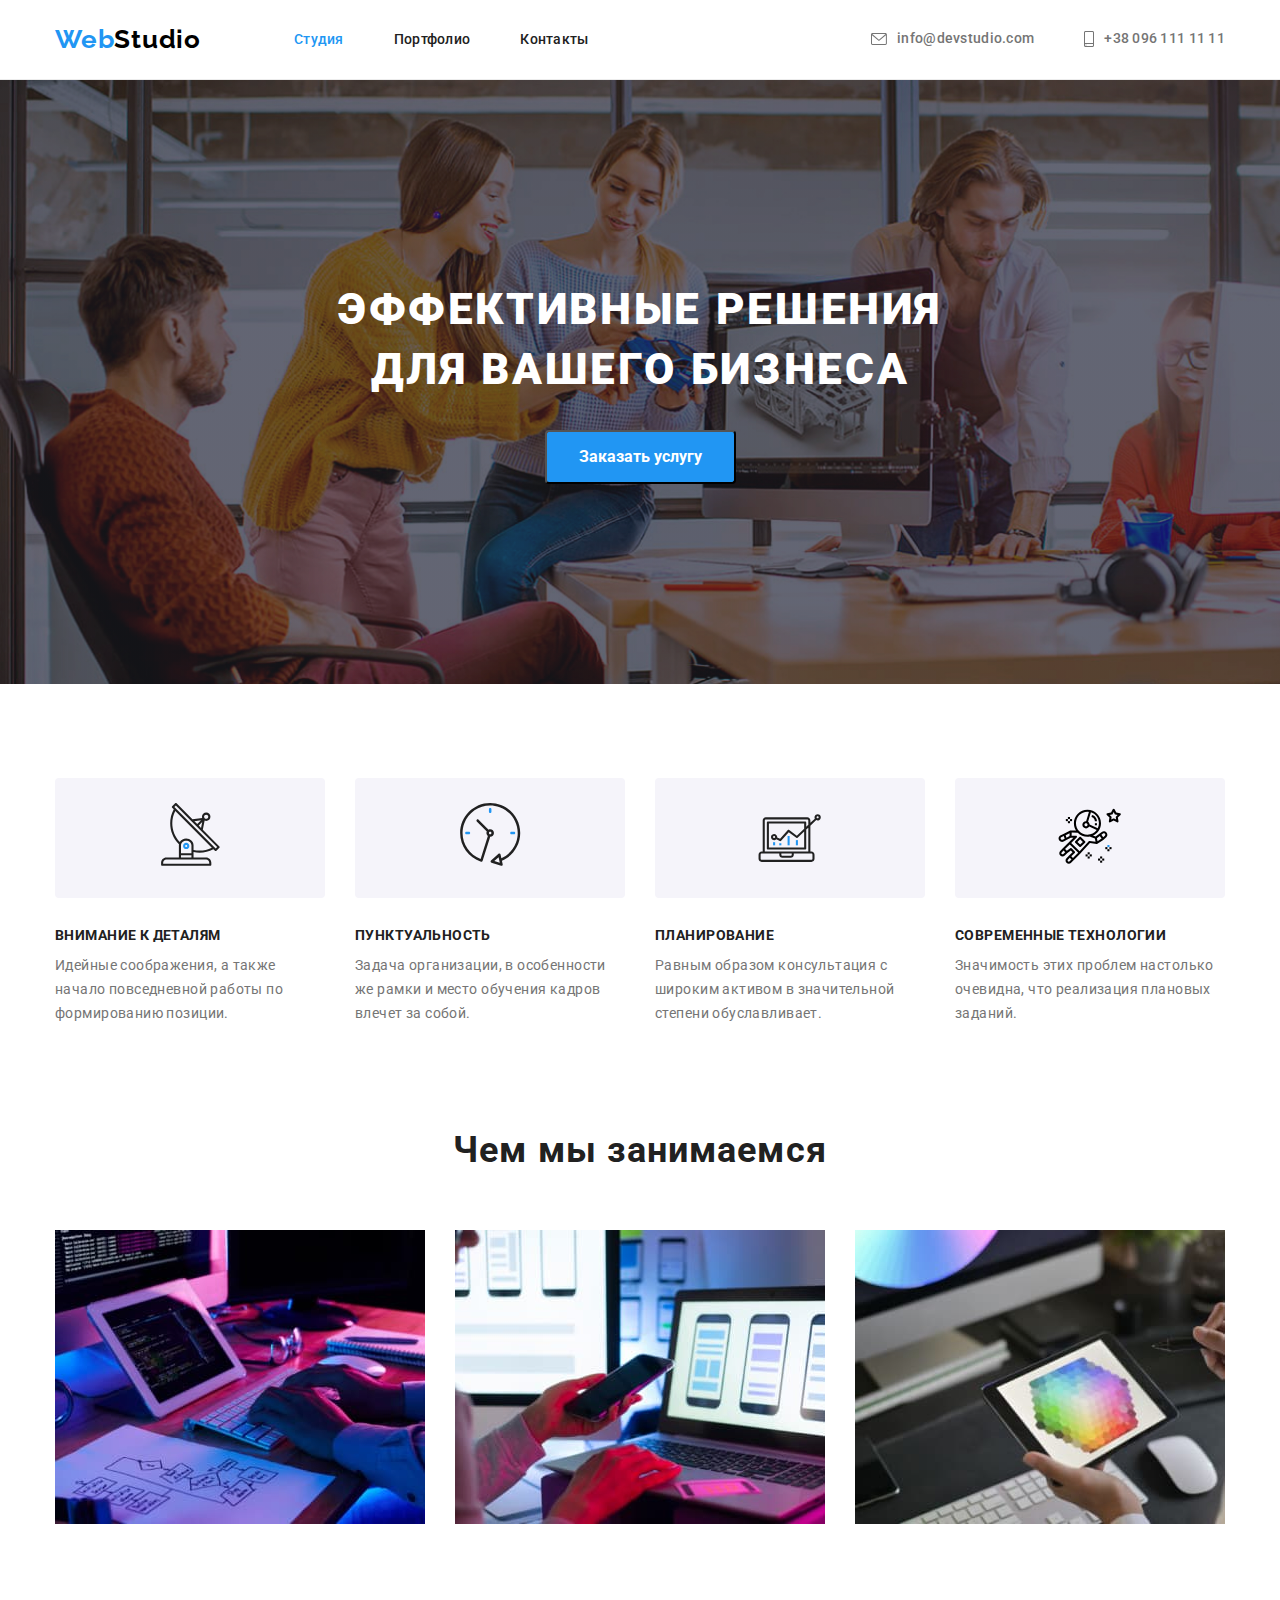
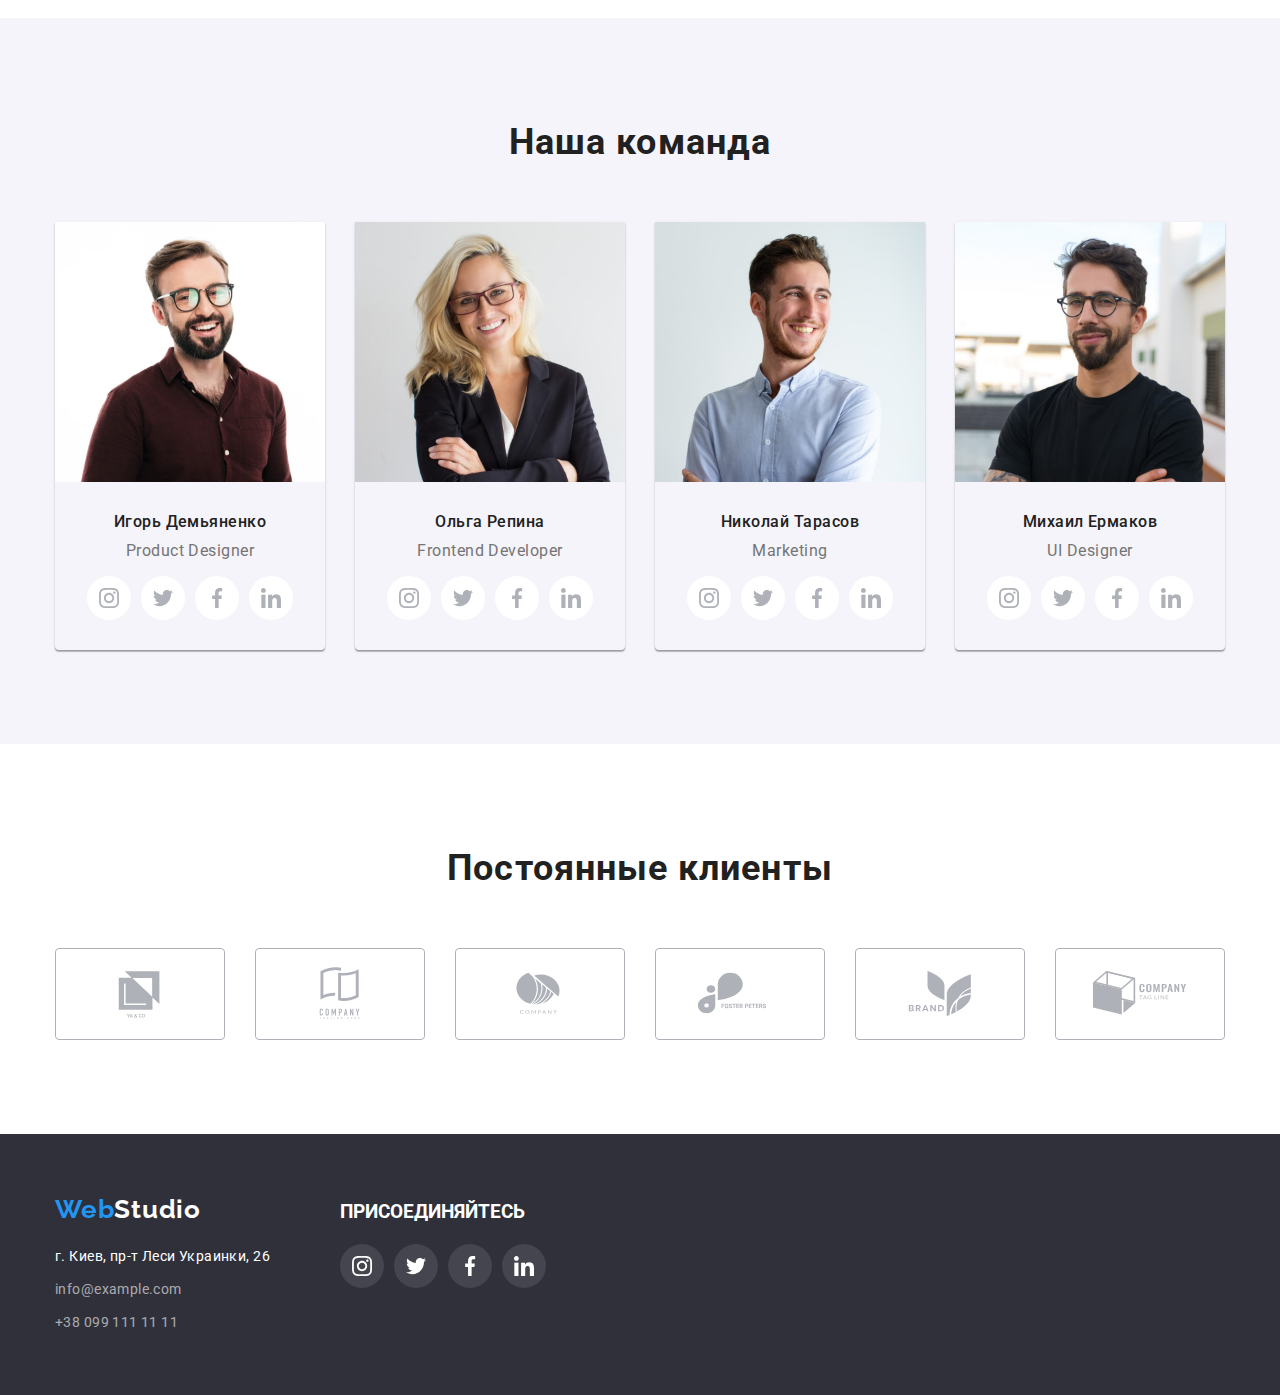
==== commit f861d884: "DZ4 vupravlennya" ====
--- a/index.html
+++ b/index.html
@@ -42,7 +42,7 @@
 					<li class="menu-item">
 						<a class="link contact" href="mailto:info@devstudio.com"
 							>info@devstudio.com
-							<svg class="contact-header" width="16" hight="12">
+							<svg class="contact-header" width="16" height="12">
 								<use href="./images/sprite.svg#icon-envelope"></use>
 							</svg>
 						</a>
@@ -51,7 +51,7 @@
 						</svg>
 						<a class="link contact" href="tel:+380961111111"
 							>+38 096 111 11 11
-							<svg class="contact-header" width="10" hight="16">
+							<svg class="contact-header" width="10" height="16">
 							   <use href="./images/sprite.svg#icon-smartphone"></use>
 							</svg>
 						</a>
@@ -75,7 +75,7 @@
 						<li class="servise-title">
 							<div class="our-advantage">
 								<svg class="advantage-icon" width="70"
-										hight="70">
+										height="70">
 									<use
 										href="./images/sprite.svg#icon-antenna"
 									></use>
@@ -90,7 +90,7 @@
 						<li class="servise-title">
 							<div class="our-advantage">
 								<svg class="advantage-icon" width="70"
-										hight="70">
+										height="70">
 									<use
 										href="./images/sprite.svg#icon-clock"
 									></use>
@@ -105,7 +105,7 @@
 						<li class="servise-title">
 							<div class="our-advantage">
 								<svg class="advantage-icon" width="70"
-										hight="70">
+										height="70">
 									<use
 										href="./images/sprite.svg#icon-diagram"
 									></use>
@@ -120,7 +120,7 @@
 						<li class="servise-title">
 							<div class="our-advantage">
 								<svg class="advantage-icon" width="70"
-										hight="70">
+										height="70">
 									<use
 										href="./images/sprite.svg#icon-astronaut"
 									></use>
@@ -349,42 +349,42 @@
 					<ul class="list list-client">
 						<li class="client-item">
 							<a href="" class="client-link">
-								<svg class="client-list-icon" width="106" hight="60">
+								<svg class="client-list-icon" width="106" height="60">
 								    <use href="./images/sprite.svg#icon-Logo"></use>
 							    </svg>
 							</a>
 						</li>
 						<li class="client-item">
 							<a href="" class="client-link">
-								<svg class="client-list-icon" width="106" hight="60">
+								<svg class="client-list-icon" width="106" height="60">
 								    <use href="./images/sprite.svg#icon-Logo1"></use>
 							    </svg>
 							</a>
 						</li>
 						<li class="client-item">
 							<a href="" class="client-link">
-								<svg class="client-list-icon" width="106" hight="60">
+								<svg class="client-list-icon" width="106" height="60">
 								  <use href="./images/sprite.svg#icon-Logo2"></use>
 							    </svg>
 						   </a>
 						</li>
 						<li class="client-item">
 							<a href="" class="client-link">
-								<svg class="client-list-icon" width="106" hight="60">
+								<svg class="client-list-icon" width="106" height="60">
 								    <use href="./images/sprite.svg#icon-Logo3"></use>
 							    </svg>
 							</a>
 						</li>
 						<li class="client-item">
 							<a href="" class="client-link">
-								<svg class="client-list-icon" width="106" hight="60">
+								<svg class="client-list-icon" width="106" height="60">
 								    <use href="./images/sprite.svg#icon-Logo4"></use>
 							    </svg>
 							</a>
 						</li>
 						<li class="client-item">
 							<a href="" class="client-link">
-								<svg class="client-list-icon" width="106" hight="60">
+								<svg class="client-list-icon" width="106" height="60">
 								   <use href="./images/sprite.svg#icon-Logo5"></use>
 							    </svg>
 							</a>
--- a/css/styles.css
+++ b/css/styles.css
@@ -102,8 +102,8 @@
     align-items: center;
 }
 .page-header{
-    /* padding-top: 24px;
-    padding-bottom: 24px; */
+    padding-top: 24px;
+    padding-bottom: 24px;
     border-bottom: 1px solid #ECECEC
 
 }
@@ -356,11 +356,7 @@
 .client-list-icon{
     fill: #AFB1B8;
 }
-.client-item{
-    display: flex;
-    justify-content: center;
-    align-items: center;
-}
+
 .client-item:hover .client-list-icon,
 .client-item:focus .client-list-icon{
     fill: #2196F3;
@@ -450,11 +446,6 @@
     margin-left: 70px;
 }
 
-.footer-list-item{
-        display: flex;
-        justify-content: center;
-        align-items: center;
-} 
 .footer-list{
     display: flex;
     flex-wrap: wrap;
